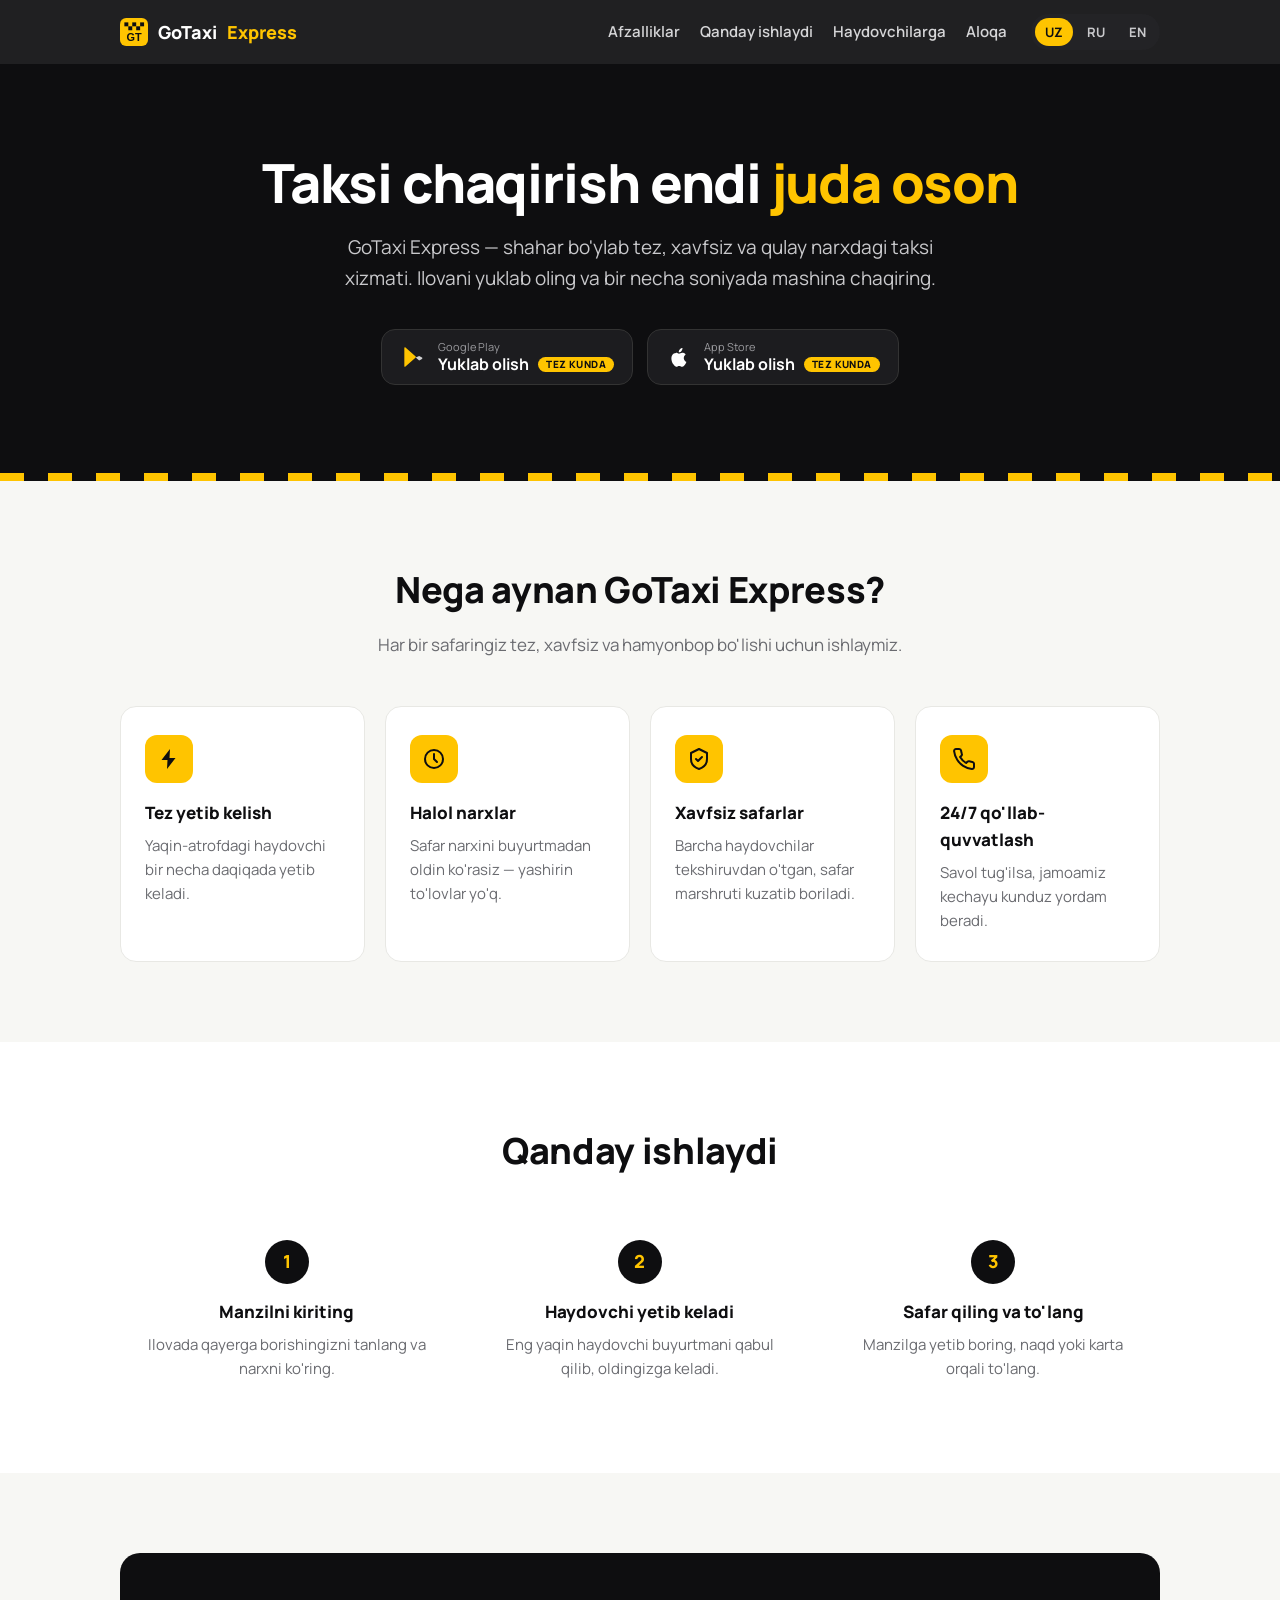
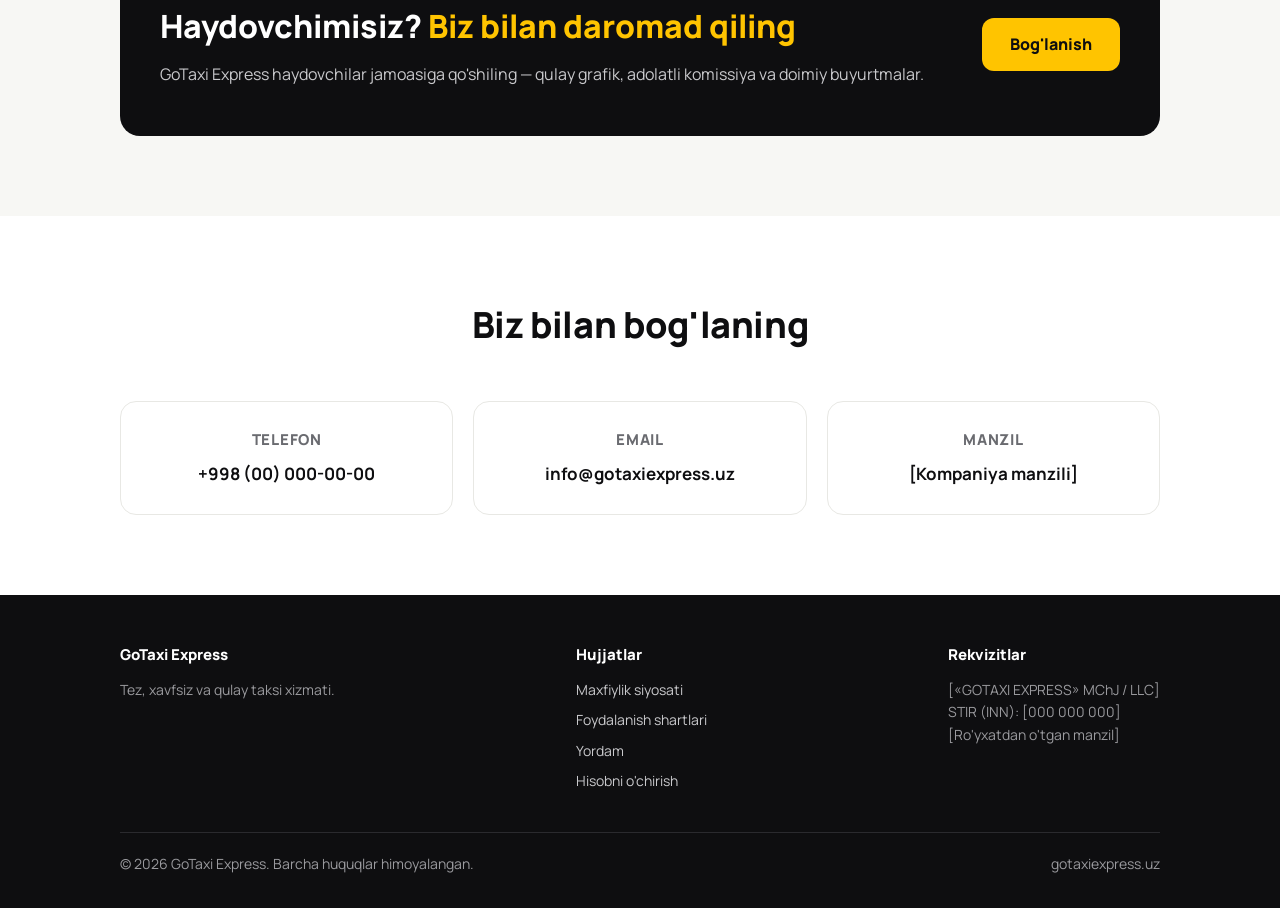
==== index.html @ 4f5d1eed "GoTaxi Express landing site: trilingual (uz/ru/en) static pages with store-compliance docs" ====
<!DOCTYPE html>
<html lang="uz" data-lang="uz">
<head>
  <meta charset="UTF-8">
  <meta name="viewport" content="width=device-width, initial-scale=1.0">
  <title>GoTaxi Express — tez va qulay taksi xizmati</title>
  <meta name="description" content="GoTaxi Express — O'zbekistonda tez, xavfsiz va qulay narxdagi taksi xizmati. Ilovani yuklab oling va bir necha soniyada taksi chaqiring. Быстрое и удобное такси. Fast and affordable taxi service.">
  <link rel="icon" type="image/svg+xml" href="/favicon.svg">
  <link rel="preconnect" href="https://fonts.googleapis.com">
  <link rel="preconnect" href="https://fonts.gstatic.com" crossorigin>
  <link href="https://fonts.googleapis.com/css2?family=Manrope:wght@400;600;700;800&display=swap" rel="stylesheet">
  <link rel="stylesheet" href="/styles.css">
  <script src="/app.js" defer></script>
</head>
<body>

<header class="site-header">
  <div class="container">
    <a class="brand" href="/">
      <svg width="28" height="28" viewBox="0 0 64 64" aria-hidden="true">
        <rect width="64" height="64" rx="14" fill="#FFC400"/>
        <g fill="#0E0E10">
          <rect x="10" y="10" width="9" height="9"/><rect x="28" y="10" width="9" height="9"/><rect x="46" y="10" width="9" height="9"/>
          <rect x="19" y="19" width="9" height="9"/><rect x="37" y="19" width="9" height="9"/>
        </g>
        <text x="32" y="53" font-family="Arial" font-size="25" font-weight="800" text-anchor="middle" fill="#0E0E10">GT</text>
      </svg>
      GoTaxi <span class="accent">Express</span>
    </a>
    <nav class="site-nav">
      <a href="#features"><span class="l-uz">Afzalliklar</span><span class="l-ru">Преимущества</span><span class="l-en">Features</span></a>
      <a href="#how"><span class="l-uz">Qanday ishlaydi</span><span class="l-ru">Как это работает</span><span class="l-en">How it works</span></a>
      <a href="#drivers"><span class="l-uz">Haydovchilarga</span><span class="l-ru">Водителям</span><span class="l-en">For drivers</span></a>
      <a href="#contact"><span class="l-uz">Aloqa</span><span class="l-ru">Контакты</span><span class="l-en">Contact</span></a>
    </nav>
    <div class="lang-switch" role="group" aria-label="Language">
      <button type="button" data-lang="uz" class="active">UZ</button>
      <button type="button" data-lang="ru">RU</button>
      <button type="button" data-lang="en">EN</button>
    </div>
  </div>
</header>

<section class="hero">
  <div class="container">
    <h1>
      <span class="l-uz">Taksi chaqirish endi <span class="accent">juda oson</span></span>
      <span class="l-ru">Вызвать такси — <span class="accent">проще простого</span></span>
      <span class="l-en">Getting a taxi has <span class="accent">never been easier</span></span>
    </h1>
    <p class="lead">
      <span class="l-uz">GoTaxi Express — shahar bo'ylab tez, xavfsiz va qulay narxdagi taksi xizmati. Ilovani yuklab oling va bir necha soniyada mashina chaqiring.</span>
      <span class="l-ru">GoTaxi Express — быстрое, безопасное и доступное такси по всему городу. Скачайте приложение и закажите машину за считанные секунды.</span>
      <span class="l-en">GoTaxi Express is a fast, safe and affordable taxi service. Download the app and get a ride in seconds.</span>
    </p>
    <div class="store-badges">
      <!-- TODO: replace href="#" with the real store links when the app is published -->
      <a class="badge" href="#" rel="noopener">
        <svg width="26" height="26" viewBox="0 0 24 24" fill="none" aria-hidden="true">
          <path d="M4 3.5v17c0 .4.4.7.8.5l9.7-8.5c.3-.2.3-.7 0-.9L4.8 3c-.4-.2-.8.1-.8.5z" fill="#FFC400"/>
          <path d="M14.5 12.5l3.2 2.8 2.6-1.5c.5-.3.5-1 0-1.3l-2.6-1.5-3.2 1.5z" fill="#fff" opacity=".8"/>
        </svg>
        <span class="badge-text">
          <span class="badge-small">Google Play</span>
          <span class="badge-big">
            <span class="l-uz">Yuklab olish <span class="soon">TEZ KUNDA</span></span>
            <span class="l-ru">Скачать <span class="soon">СКОРО</span></span>
            <span class="l-en">Download <span class="soon">SOON</span></span>
          </span>
        </span>
      </a>
      <a class="badge" href="#" rel="noopener">
        <svg width="26" height="26" viewBox="0 0 24 24" fill="#fff" aria-hidden="true">
          <path d="M16.4 12.9c0-2.1 1.7-3.1 1.8-3.2-1-1.4-2.5-1.6-3-1.6-1.3-.1-2.5.8-3.2.8-.7 0-1.7-.8-2.8-.7-1.4 0-2.7.8-3.5 2.1-1.5 2.6-.4 6.4 1.1 8.5.7 1 1.5 2.2 2.6 2.1 1.1 0 1.5-.7 2.8-.7 1.3 0 1.6.7 2.8.7 1.2 0 1.9-1 2.6-2 .8-1.2 1.2-2.4 1.2-2.4s-2.3-.9-2.4-3.6zM14.3 6.4c.6-.7 1-1.7.9-2.7-.9 0-1.9.6-2.5 1.3-.6.6-1 1.6-.9 2.6 1 .1 2-.5 2.5-1.2z"/>
        </svg>
        <span class="badge-text">
          <span class="badge-small">App Store</span>
          <span class="badge-big">
            <span class="l-uz">Yuklab olish <span class="soon">TEZ KUNDA</span></span>
            <span class="l-ru">Скачать <span class="soon">СКОРО</span></span>
            <span class="l-en">Download <span class="soon">SOON</span></span>
          </span>
        </span>
      </a>
    </div>
  </div>
</section>

<section id="features" class="alt">
  <div class="container">
    <div class="section-head">
      <h2>
        <span class="l-uz">Nega aynan GoTaxi Express?</span>
        <span class="l-ru">Почему именно GoTaxi Express?</span>
        <span class="l-en">Why GoTaxi Express?</span>
      </h2>
      <p>
        <span class="l-uz">Har bir safaringiz tez, xavfsiz va hamyonbop bo'lishi uchun ishlaymiz.</span>
        <span class="l-ru">Мы работаем, чтобы каждая ваша поездка была быстрой, безопасной и доступной.</span>
        <span class="l-en">We work to make every ride fast, safe and affordable.</span>
      </p>
    </div>
    <div class="feature-grid">
      <div class="feature">
        <div class="icon">
          <svg width="24" height="24" viewBox="0 0 24 24" fill="none" stroke="currentColor" stroke-width="2" stroke-linecap="round"><path d="M13 2L4.5 13h6L10 22l8.5-11h-6L13 2z" fill="currentColor" stroke="none"/></svg>
        </div>
        <h3><span class="l-uz">Tez yetib kelish</span><span class="l-ru">Быстрая подача</span><span class="l-en">Fast pickup</span></h3>
        <p>
          <span class="l-uz">Yaqin-atrofdagi haydovchi bir necha daqiqada yetib keladi.</span>
          <span class="l-ru">Ближайший водитель приедет за считанные минуты.</span>
          <span class="l-en">The nearest driver arrives within minutes.</span>
        </p>
      </div>
      <div class="feature">
        <div class="icon">
          <svg width="24" height="24" viewBox="0 0 24 24" fill="none" stroke="currentColor" stroke-width="2" stroke-linecap="round"><circle cx="12" cy="12" r="9"/><path d="M12 7v5l3 3"/></svg>
        </div>
        <h3><span class="l-uz">Halol narxlar</span><span class="l-ru">Честные цены</span><span class="l-en">Fair prices</span></h3>
        <p>
          <span class="l-uz">Safar narxini buyurtmadan oldin ko'rasiz — yashirin to'lovlar yo'q.</span>
          <span class="l-ru">Стоимость поездки видна до заказа — никаких скрытых платежей.</span>
          <span class="l-en">See the fare before you order — no hidden fees.</span>
        </p>
      </div>
      <div class="feature">
        <div class="icon">
          <svg width="24" height="24" viewBox="0 0 24 24" fill="none" stroke="currentColor" stroke-width="2" stroke-linecap="round" stroke-linejoin="round"><path d="M12 2l8 4v6c0 5-3.5 8.5-8 10-4.5-1.5-8-5-8-10V6l8-4z"/><path d="M9 12l2 2 4-4"/></svg>
        </div>
        <h3><span class="l-uz">Xavfsiz safarlar</span><span class="l-ru">Безопасные поездки</span><span class="l-en">Safe rides</span></h3>
        <p>
          <span class="l-uz">Barcha haydovchilar tekshiruvdan o'tgan, safar marshruti kuzatib boriladi.</span>
          <span class="l-ru">Все водители проходят проверку, маршрут поездки отслеживается.</span>
          <span class="l-en">All drivers are verified and every trip is tracked.</span>
        </p>
      </div>
      <div class="feature">
        <div class="icon">
          <svg width="24" height="24" viewBox="0 0 24 24" fill="none" stroke="currentColor" stroke-width="2" stroke-linecap="round" stroke-linejoin="round"><path d="M22 16.9v3a2 2 0 0 1-2.2 2 19.8 19.8 0 0 1-8.6-3.1 19.5 19.5 0 0 1-6-6A19.8 19.8 0 0 1 2.1 4.2 2 2 0 0 1 4.1 2h3a2 2 0 0 1 2 1.7c.1 1 .4 2 .7 2.9a2 2 0 0 1-.4 2.1L8.1 10a16 16 0 0 0 6 6l1.3-1.3a2 2 0 0 1 2.1-.4c.9.3 1.9.6 2.9.7a2 2 0 0 1 1.6 2z"/></svg>
        </div>
        <h3><span class="l-uz">24/7 qo'llab-quvvatlash</span><span class="l-ru">Поддержка 24/7</span><span class="l-en">24/7 support</span></h3>
        <p>
          <span class="l-uz">Savol tug'ilsa, jamoamiz kechayu kunduz yordam beradi.</span>
          <span class="l-ru">Наша команда поможет вам в любое время суток.</span>
          <span class="l-en">Our team is here to help around the clock.</span>
        </p>
      </div>
    </div>
  </div>
</section>

<section id="how">
  <div class="container">
    <div class="section-head">
      <h2>
        <span class="l-uz">Qanday ishlaydi</span>
        <span class="l-ru">Как это работает</span>
        <span class="l-en">How it works</span>
      </h2>
    </div>
    <div class="steps">
      <div class="step">
        <div class="num">1</div>
        <h3><span class="l-uz">Manzilni kiriting</span><span class="l-ru">Укажите адрес</span><span class="l-en">Set your destination</span></h3>
        <p>
          <span class="l-uz">Ilovada qayerga borishingizni tanlang va narxni ko'ring.</span>
          <span class="l-ru">Выберите в приложении, куда ехать, и посмотрите цену.</span>
          <span class="l-en">Choose where you're going in the app and see the fare.</span>
        </p>
      </div>
      <div class="step">
        <div class="num">2</div>
        <h3><span class="l-uz">Haydovchi yetib keladi</span><span class="l-ru">Водитель приезжает</span><span class="l-en">Driver arrives</span></h3>
        <p>
          <span class="l-uz">Eng yaqin haydovchi buyurtmani qabul qilib, oldingizga keladi.</span>
          <span class="l-ru">Ближайший водитель принимает заказ и подъезжает к вам.</span>
          <span class="l-en">The nearest driver accepts your order and picks you up.</span>
        </p>
      </div>
      <div class="step">
        <div class="num">3</div>
        <h3><span class="l-uz">Safar qiling va to'lang</span><span class="l-ru">Поездка и оплата</span><span class="l-en">Ride and pay</span></h3>
        <p>
          <span class="l-uz">Manzilga yetib boring, naqd yoki karta orqali to'lang.</span>
          <span class="l-ru">Доезжайте до места и платите наличными или картой.</span>
          <span class="l-en">Get to your destination and pay in cash or by card.</span>
        </p>
      </div>
    </div>
  </div>
</section>

<section id="drivers" class="alt">
  <div class="container">
    <div class="drivers-cta">
      <div class="cta-text">
        <h2>
          <span class="l-uz">Haydovchimisiz? <span class="accent">Biz bilan daromad qiling</span></span>
          <span class="l-ru">Вы водитель? <span class="accent">Зарабатывайте с нами</span></span>
          <span class="l-en">Are you a driver? <span class="accent">Earn with us</span></span>
        </h2>
        <p>
          <span class="l-uz">GoTaxi Express haydovchilar jamoasiga qo'shiling — qulay grafik, adolatli komissiya va doimiy buyurtmalar.</span>
          <span class="l-ru">Присоединяйтесь к команде водителей GoTaxi Express — удобный график, честная комиссия и постоянные заказы.</span>
          <span class="l-en">Join the GoTaxi Express driver team — flexible schedule, fair commission and a steady stream of orders.</span>
        </p>
      </div>
      <!-- PLACEHOLDER: replace with the real driver-signup phone/link -->
      <a class="btn" href="tel:+998000000000">
        <span class="l-uz">Bog'lanish</span>
        <span class="l-ru">Связаться</span>
        <span class="l-en">Contact us</span>
      </a>
    </div>
  </div>
</section>

<section id="contact">
  <div class="container">
    <div class="section-head">
      <h2>
        <span class="l-uz">Biz bilan bog'laning</span>
        <span class="l-ru">Свяжитесь с нами</span>
        <span class="l-en">Get in touch</span>
      </h2>
    </div>
    <div class="contact-grid">
      <div class="contact-card">
        <h3><span class="l-uz">Telefon</span><span class="l-ru">Телефон</span><span class="l-en">Phone</span></h3>
        <!-- PLACEHOLDER phone -->
        <a href="tel:+998000000000">+998 (00) 000-00-00</a>
      </div>
      <div class="contact-card">
        <h3>Email</h3>
        <!-- PLACEHOLDER email -->
        <a href="mailto:info@gotaxiexpress.uz">info@gotaxiexpress.uz</a>
      </div>
      <div class="contact-card">
        <h3><span class="l-uz">Manzil</span><span class="l-ru">Адрес</span><span class="l-en">Address</span></h3>
        <!-- PLACEHOLDER address -->
        <span class="value">
          <span class="l-uz">[Kompaniya manzili]</span>
          <span class="l-ru">[Адрес компании]</span>
          <span class="l-en">[Company address]</span>
        </span>
      </div>
    </div>
  </div>
</section>

<footer class="site-footer">
  <div class="container">
    <div class="footer-grid">
      <div class="footer-col">
        <h4>GoTaxi Express</h4>
        <p>
          <span class="l-uz">Tez, xavfsiz va qulay taksi xizmati.</span>
          <span class="l-ru">Быстрое, безопасное и удобное такси.</span>
          <span class="l-en">Fast, safe and convenient taxi service.</span>
        </p>
      </div>
      <div class="footer-col">
        <h4><span class="l-uz">Hujjatlar</span><span class="l-ru">Документы</span><span class="l-en">Legal</span></h4>
        <ul>
          <li><a href="/privacy"><span class="l-uz">Maxfiylik siyosati</span><span class="l-ru">Политика конфиденциальности</span><span class="l-en">Privacy Policy</span></a></li>
          <li><a href="/terms"><span class="l-uz">Foydalanish shartlari</span><span class="l-ru">Условия использования</span><span class="l-en">Terms of Service</span></a></li>
          <li><a href="/support"><span class="l-uz">Yordam</span><span class="l-ru">Поддержка</span><span class="l-en">Support</span></a></li>
          <li><a href="/delete-account"><span class="l-uz">Hisobni o'chirish</span><span class="l-ru">Удаление аккаунта</span><span class="l-en">Delete account</span></a></li>
        </ul>
      </div>
      <div class="footer-col">
        <h4><span class="l-uz">Rekvizitlar</span><span class="l-ru">Реквизиты</span><span class="l-en">Company</span></h4>
        <!-- PLACEHOLDER legal details -->
        <p>
          [«GOTAXI EXPRESS» MChJ / LLC]<br>
          <span class="l-uz">STIR (INN): [000 000 000]</span>
          <span class="l-ru">ИНН: [000 000 000]</span>
          <span class="l-en">Tax ID (INN): [000 000 000]</span><br>
          <span class="l-uz">[Ro'yxatdan o'tgan manzil]</span>
          <span class="l-ru">[Юридический адрес]</span>
          <span class="l-en">[Registered address]</span>
        </p>
      </div>
    </div>
    <div class="legal-line">
      <span>© 2026 GoTaxi Express.
        <span class="l-uz">Barcha huquqlar himoyalangan.</span>
        <span class="l-ru">Все права защищены.</span>
        <span class="l-en">All rights reserved.</span>
      </span>
      <span>gotaxiexpress.uz</span>
    </div>
  </div>
</footer>

</body>
</html>
---- styles.css ----
/* GoTaxi Express — landing site styles */
:root {
  --yellow: #FFC400;
  --yellow-dark: #EFB400;
  --ink: #0E0E10;
  --ink-soft: #232326;
  --text: #2B2B2E;
  --muted: #6A6B70;
  --bg: #FFFFFF;
  --bg-alt: #F7F7F4;
  --line: #E8E8E4;
  --radius: 16px;
  --maxw: 1080px;
}

* { margin: 0; padding: 0; box-sizing: border-box; }

html { scroll-behavior: smooth; }

body {
  font-family: "Manrope", "Segoe UI", system-ui, -apple-system, sans-serif;
  color: var(--text);
  background: var(--bg);
  line-height: 1.6;
  -webkit-font-smoothing: antialiased;
}

/* Language visibility: only the active language's blocks are shown */
[data-lang="uz"] .l-ru, [data-lang="uz"] .l-en,
[data-lang="ru"] .l-uz, [data-lang="ru"] .l-en,
[data-lang="en"] .l-uz, [data-lang="en"] .l-ru { display: none !important; }

.container { max-width: var(--maxw); margin: 0 auto; padding: 0 20px; }

a { color: inherit; }

/* ---------- Header ---------- */
.site-header {
  position: sticky; top: 0; z-index: 50;
  background: rgba(14, 14, 16, 0.92);
  backdrop-filter: blur(8px);
  color: #fff;
}
.site-header .container {
  display: flex; align-items: center; gap: 24px;
  height: 64px;
}
.brand {
  display: flex; align-items: center; gap: 10px;
  font-weight: 800; font-size: 18px; text-decoration: none;
  white-space: nowrap;
}
.brand svg { display: block; }
.brand .accent { color: var(--yellow); }
.site-nav { display: flex; gap: 20px; margin-left: auto; }
.site-nav a {
  text-decoration: none; font-size: 15px; font-weight: 600;
  color: #D6D6D8; transition: color .15s;
}
.site-nav a:hover { color: var(--yellow); }
.lang-switch { display: flex; gap: 4px; background: var(--ink-soft); border-radius: 999px; padding: 4px; }
.lang-switch button {
  border: 0; background: transparent; color: #C9C9CC;
  font: inherit; font-size: 13px; font-weight: 700;
  padding: 4px 10px; border-radius: 999px; cursor: pointer;
}
.lang-switch button.active { background: var(--yellow); color: var(--ink); }

/* ---------- Hero ---------- */
.hero {
  background: var(--ink);
  color: #fff;
  padding: 88px 0 96px;
  position: relative;
  overflow: hidden;
}
.hero::after {
  content: "";
  position: absolute; inset: auto 0 0 0; height: 8px;
  background: repeating-linear-gradient(90deg, var(--yellow) 0 24px, var(--ink) 24px 48px);
}
.hero .container { max-width: 820px; text-align: center; }
.hero h1 {
  font-size: clamp(32px, 5.5vw, 54px);
  line-height: 1.12; font-weight: 800; letter-spacing: -0.02em;
  margin-bottom: 20px;
}
.hero h1 .accent { color: var(--yellow); }
.hero p.lead {
  font-size: clamp(16px, 2.2vw, 19px);
  color: #C9C9CC; max-width: 620px; margin: 0 auto 36px;
}
.store-badges { display: flex; gap: 14px; justify-content: center; flex-wrap: wrap; }
.badge {
  display: flex; align-items: center; gap: 12px;
  background: #1C1C1F; border: 1px solid #333;
  border-radius: 14px; padding: 10px 18px;
  text-decoration: none; color: #fff; min-width: 190px;
  transition: border-color .15s, transform .15s;
}
.badge:hover { border-color: var(--yellow); transform: translateY(-2px); }
.badge svg { flex: 0 0 auto; }
.badge .badge-text { text-align: left; line-height: 1.25; }
.badge .badge-small { display: block; font-size: 11px; color: #9A9A9E; }
.badge .badge-big { display: block; font-size: 16px; font-weight: 700; }
.badge .soon {
  display: inline-block; margin-left: 6px; padding: 1px 8px;
  font-size: 10px; font-weight: 800; letter-spacing: .04em;
  background: var(--yellow); color: var(--ink); border-radius: 999px;
  vertical-align: 2px;
}

/* ---------- Sections ---------- */
section { padding: 80px 0; }
section.alt { background: var(--bg-alt); }
.section-head { text-align: center; max-width: 640px; margin: 0 auto 48px; }
.section-head h2 {
  font-size: clamp(26px, 3.6vw, 36px);
  font-weight: 800; letter-spacing: -0.01em; color: var(--ink);
  margin-bottom: 12px;
}
.section-head p { color: var(--muted); font-size: 17px; }

/* Features */
.feature-grid {
  display: grid; gap: 20px;
  grid-template-columns: repeat(auto-fit, minmax(230px, 1fr));
}
.feature {
  background: var(--bg); border: 1px solid var(--line);
  border-radius: var(--radius); padding: 28px 24px;
}
section.alt .feature { background: #fff; }
.feature .icon {
  width: 48px; height: 48px; border-radius: 12px;
  background: var(--yellow); color: var(--ink);
  display: flex; align-items: center; justify-content: center;
  margin-bottom: 16px;
}
.feature h3 { font-size: 17px; font-weight: 800; color: var(--ink); margin-bottom: 8px; }
.feature p { font-size: 15px; color: var(--muted); }

/* Steps */
.steps { display: grid; gap: 20px; grid-template-columns: repeat(auto-fit, minmax(240px, 1fr)); }
.step { text-align: center; padding: 12px 16px; }
.step .num {
  width: 44px; height: 44px; margin: 0 auto 14px;
  border-radius: 50%; background: var(--ink); color: var(--yellow);
  font-weight: 800; font-size: 18px;
  display: flex; align-items: center; justify-content: center;
}
.step h3 { font-size: 17px; font-weight: 800; color: var(--ink); margin-bottom: 8px; }
.step p { font-size: 15px; color: var(--muted); }

/* Drivers CTA */
.drivers-cta {
  background: var(--ink); color: #fff;
  border-radius: 20px; padding: 48px 40px;
  display: flex; flex-wrap: wrap; align-items: center; gap: 28px;
}
.drivers-cta .cta-text { flex: 1 1 380px; }
.drivers-cta h2 { font-size: clamp(24px, 3vw, 32px); font-weight: 800; margin-bottom: 10px; }
.drivers-cta h2 .accent { color: var(--yellow); }
.drivers-cta p { color: #C9C9CC; font-size: 16px; }
.btn {
  display: inline-block; background: var(--yellow); color: var(--ink);
  font-weight: 800; font-size: 16px; text-decoration: none;
  padding: 14px 28px; border-radius: 12px;
  transition: background .15s, transform .15s;
}
.btn:hover { background: var(--yellow-dark); transform: translateY(-2px); }

/* Contact */
.contact-grid { display: grid; gap: 20px; grid-template-columns: repeat(auto-fit, minmax(240px, 1fr)); }
.contact-card {
  background: #fff; border: 1px solid var(--line);
  border-radius: var(--radius); padding: 26px 24px; text-align: center;
}
.contact-card h3 { font-size: 15px; font-weight: 800; color: var(--muted); text-transform: uppercase; letter-spacing: .05em; margin-bottom: 8px; }
.contact-card a, .contact-card span.value { font-size: 17px; font-weight: 700; color: var(--ink); text-decoration: none; word-break: break-word; }
.contact-card a:hover { color: var(--yellow-dark); }

/* ---------- Footer ---------- */
.site-footer {
  background: var(--ink); color: #9A9A9E;
  padding: 48px 0 32px; font-size: 14px;
}
.site-footer .footer-grid {
  display: flex; flex-wrap: wrap; gap: 32px; justify-content: space-between;
  margin-bottom: 32px;
}
.site-footer .footer-col { max-width: 340px; }
.site-footer h4 { color: #fff; font-size: 15px; font-weight: 800; margin-bottom: 12px; }
.site-footer a { color: #C9C9CC; text-decoration: none; }
.site-footer a:hover { color: var(--yellow); }
.site-footer ul { list-style: none; }
.site-footer li { margin-bottom: 8px; }
.legal-line {
  border-top: 1px solid #2A2A2E; padding-top: 20px;
  display: flex; flex-wrap: wrap; gap: 12px; justify-content: space-between;
}

/* ---------- Inner (legal) pages ---------- */
.page-hero {
  background: var(--ink); color: #fff;
  padding: 56px 0;
}
.page-hero h1 { font-size: clamp(28px, 4vw, 40px); font-weight: 800; }
.page-hero .updated { color: #9A9A9E; font-size: 14px; margin-top: 8px; }
.legal-body { max-width: 780px; margin: 0 auto; padding: 56px 20px 80px; }
.legal-body h2 { font-size: 21px; font-weight: 800; color: var(--ink); margin: 36px 0 12px; }
.legal-body h2:first-child { margin-top: 0; }
.legal-body p, .legal-body li { font-size: 16px; color: var(--text); margin-bottom: 12px; }
.legal-body ul { padding-left: 22px; margin-bottom: 12px; }
.placeholder { background: #FFF3C4; padding: 0 4px; border-radius: 4px; }

/* ---------- Responsive ---------- */
@media (max-width: 720px) {
  .site-nav { display: none; }
  .hero { padding: 64px 0 72px; }
  section { padding: 56px 0; }
  .drivers-cta { padding: 36px 24px; }
}
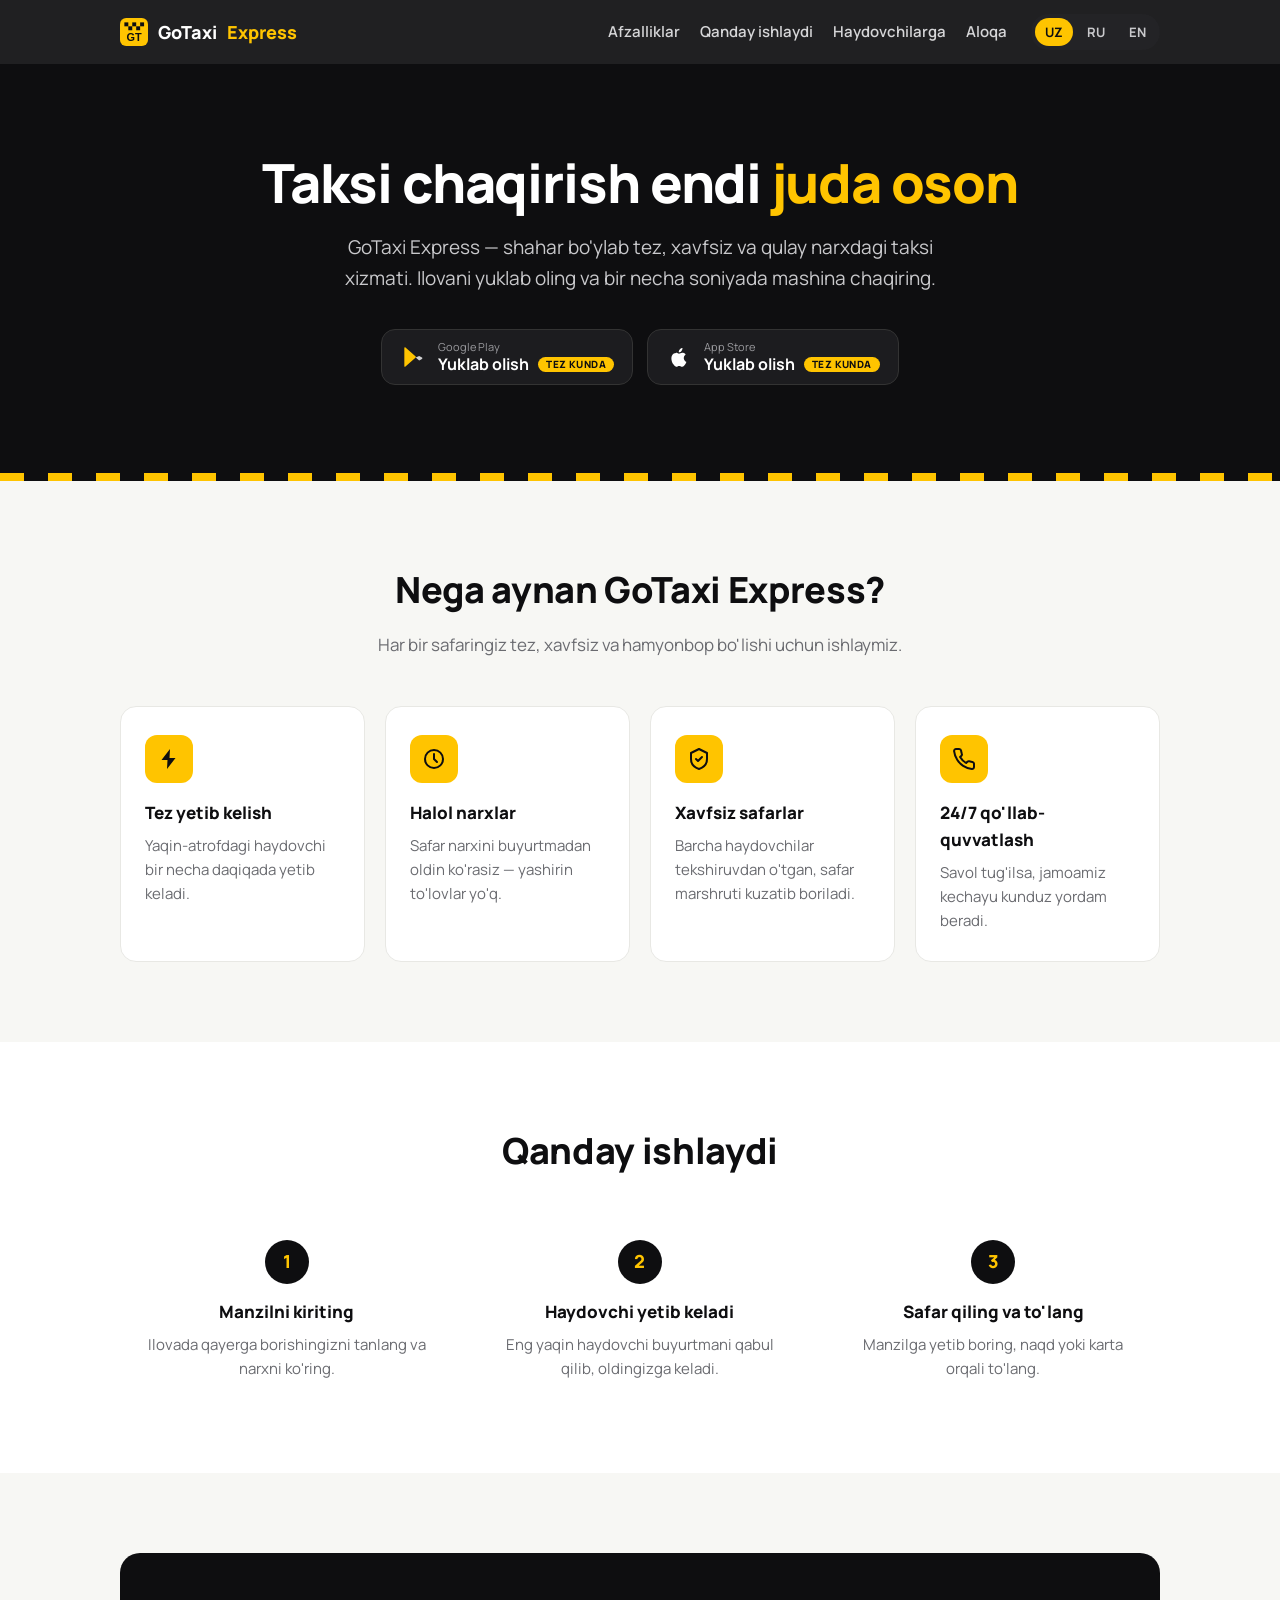
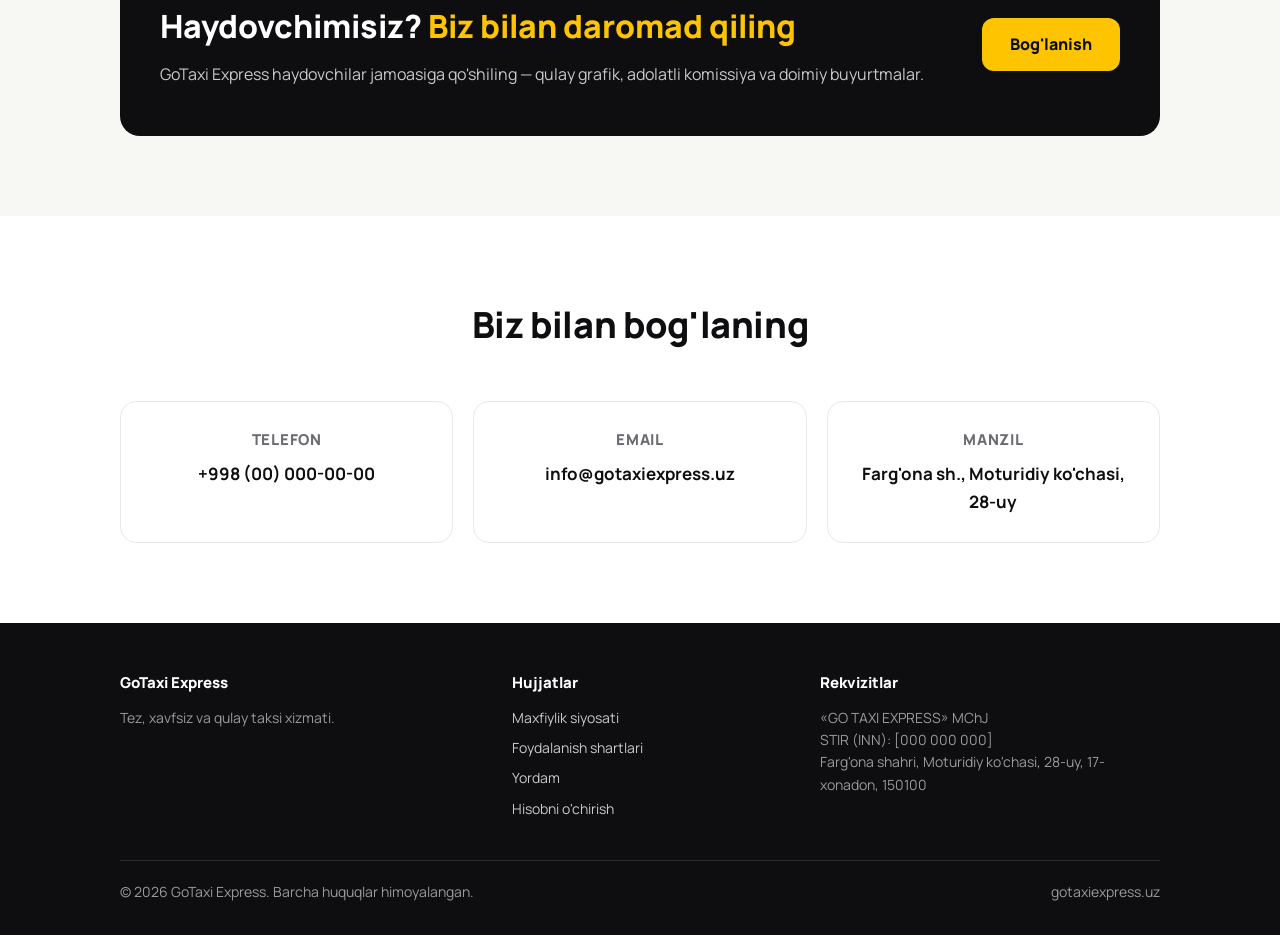
==== commit e47f190a: "Fill in real company name, address and registration details" ====
--- a/index.html
+++ b/index.html
@@ -237,11 +237,10 @@
       </div>
       <div class="contact-card">
         <h3><span class="l-uz">Manzil</span><span class="l-ru">Адрес</span><span class="l-en">Address</span></h3>
-        <!-- PLACEHOLDER address -->
         <span class="value">
-          <span class="l-uz">[Kompaniya manzili]</span>
-          <span class="l-ru">[Адрес компании]</span>
-          <span class="l-en">[Company address]</span>
+          <span class="l-uz">Farg'ona sh., Moturidiy ko'chasi, 28-uy</span>
+          <span class="l-ru">г. Фергана, ул. Мотуридий, 28</span>
+          <span class="l-en">28 Moturidiy Street, Fergana, Uzbekistan</span>
         </span>
       </div>
     </div>
@@ -270,15 +269,17 @@
       </div>
       <div class="footer-col">
         <h4><span class="l-uz">Rekvizitlar</span><span class="l-ru">Реквизиты</span><span class="l-en">Company</span></h4>
-        <!-- PLACEHOLDER legal details -->
-        <p>
-          [«GOTAXI EXPRESS» MChJ / LLC]<br>
+        <p>
+          <span class="l-uz">«GO TAXI EXPRESS» MChJ</span>
+          <span class="l-ru">ООО «GO TAXI EXPRESS»</span>
+          <span class="l-en">"GO TAXI EXPRESS" LLC</span><br>
+          <!-- PLACEHOLDER: INN -->
           <span class="l-uz">STIR (INN): [000 000 000]</span>
           <span class="l-ru">ИНН: [000 000 000]</span>
           <span class="l-en">Tax ID (INN): [000 000 000]</span><br>
-          <span class="l-uz">[Ro'yxatdan o'tgan manzil]</span>
-          <span class="l-ru">[Юридический адрес]</span>
-          <span class="l-en">[Registered address]</span>
+          <span class="l-uz">Farg'ona shahri, Moturidiy ko'chasi, 28-uy, 17-xonadon, 150100</span>
+          <span class="l-ru">г. Фергана, ул. Мотуридий, дом 28, кв. 17, 150100</span>
+          <span class="l-en">28 Moturidiy Street, Apartment 17, Fergana 150100, Uzbekistan</span>
         </p>
       </div>
     </div>
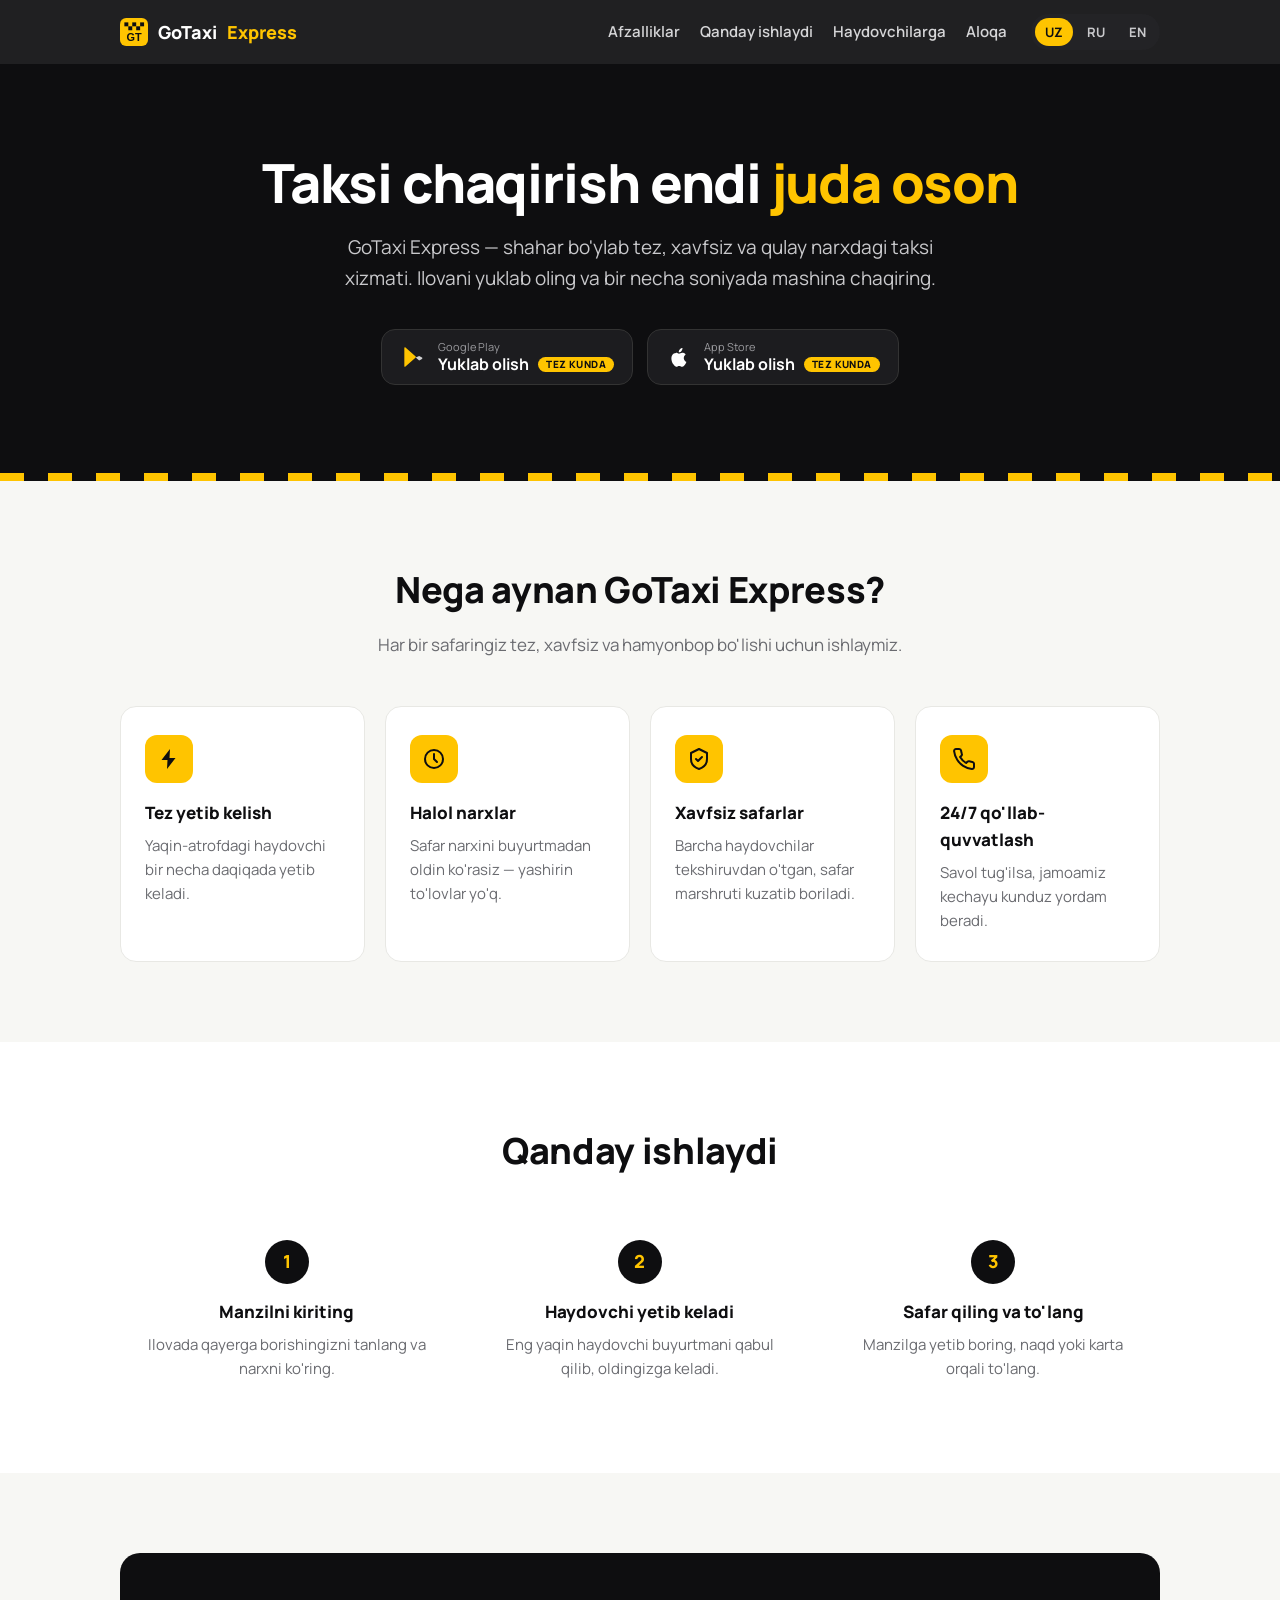
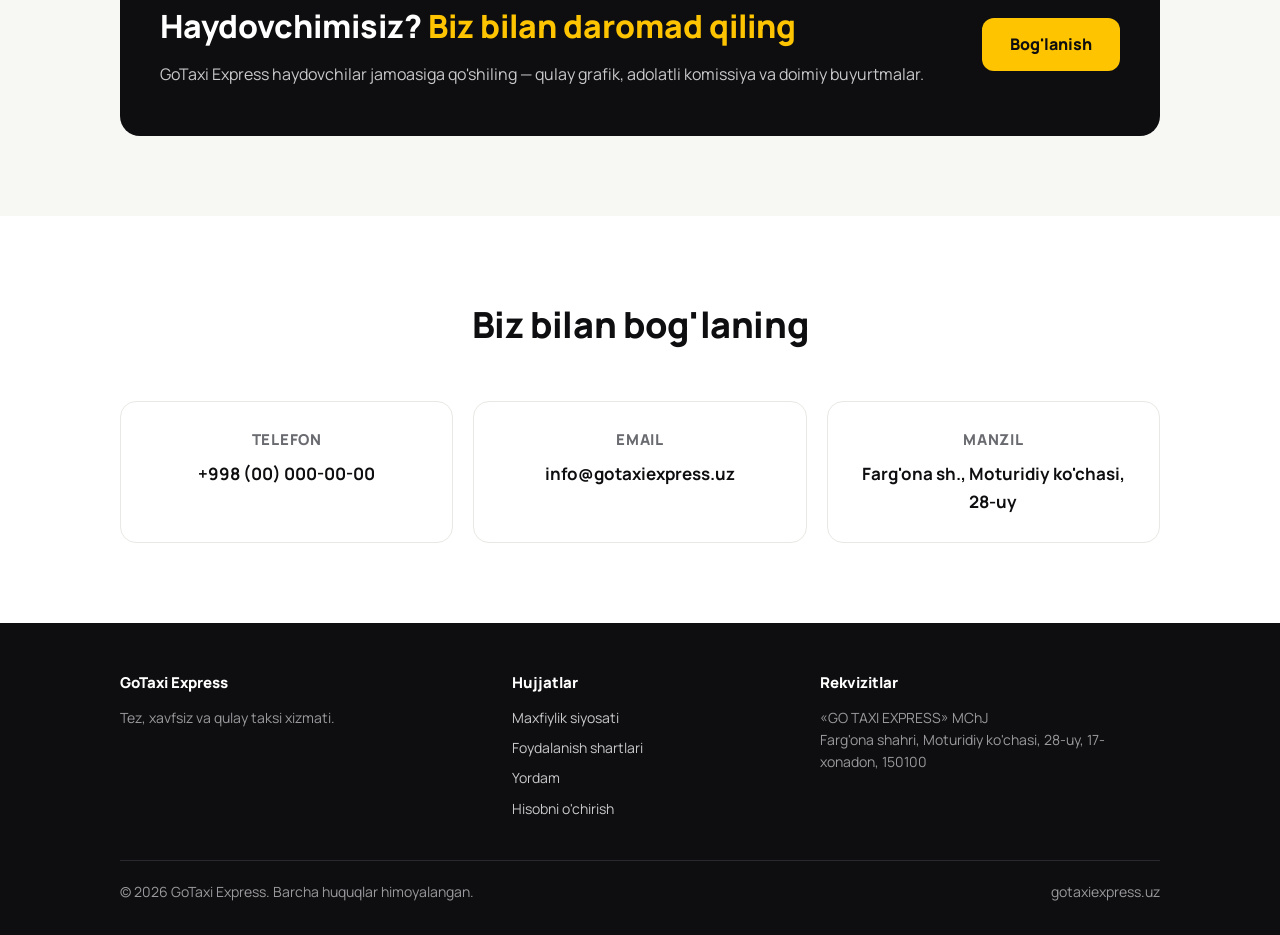
==== commit d56f2a99: "Remove INN from footer and privacy page" ====
--- a/index.html
+++ b/index.html
@@ -273,10 +273,6 @@
           <span class="l-uz">«GO TAXI EXPRESS» MChJ</span>
           <span class="l-ru">ООО «GO TAXI EXPRESS»</span>
           <span class="l-en">"GO TAXI EXPRESS" LLC</span><br>
-          <!-- PLACEHOLDER: INN -->
-          <span class="l-uz">STIR (INN): [000 000 000]</span>
-          <span class="l-ru">ИНН: [000 000 000]</span>
-          <span class="l-en">Tax ID (INN): [000 000 000]</span><br>
           <span class="l-uz">Farg'ona shahri, Moturidiy ko'chasi, 28-uy, 17-xonadon, 150100</span>
           <span class="l-ru">г. Фергана, ул. Мотуридий, дом 28, кв. 17, 150100</span>
           <span class="l-en">28 Moturidiy Street, Apartment 17, Fergana 150100, Uzbekistan</span>
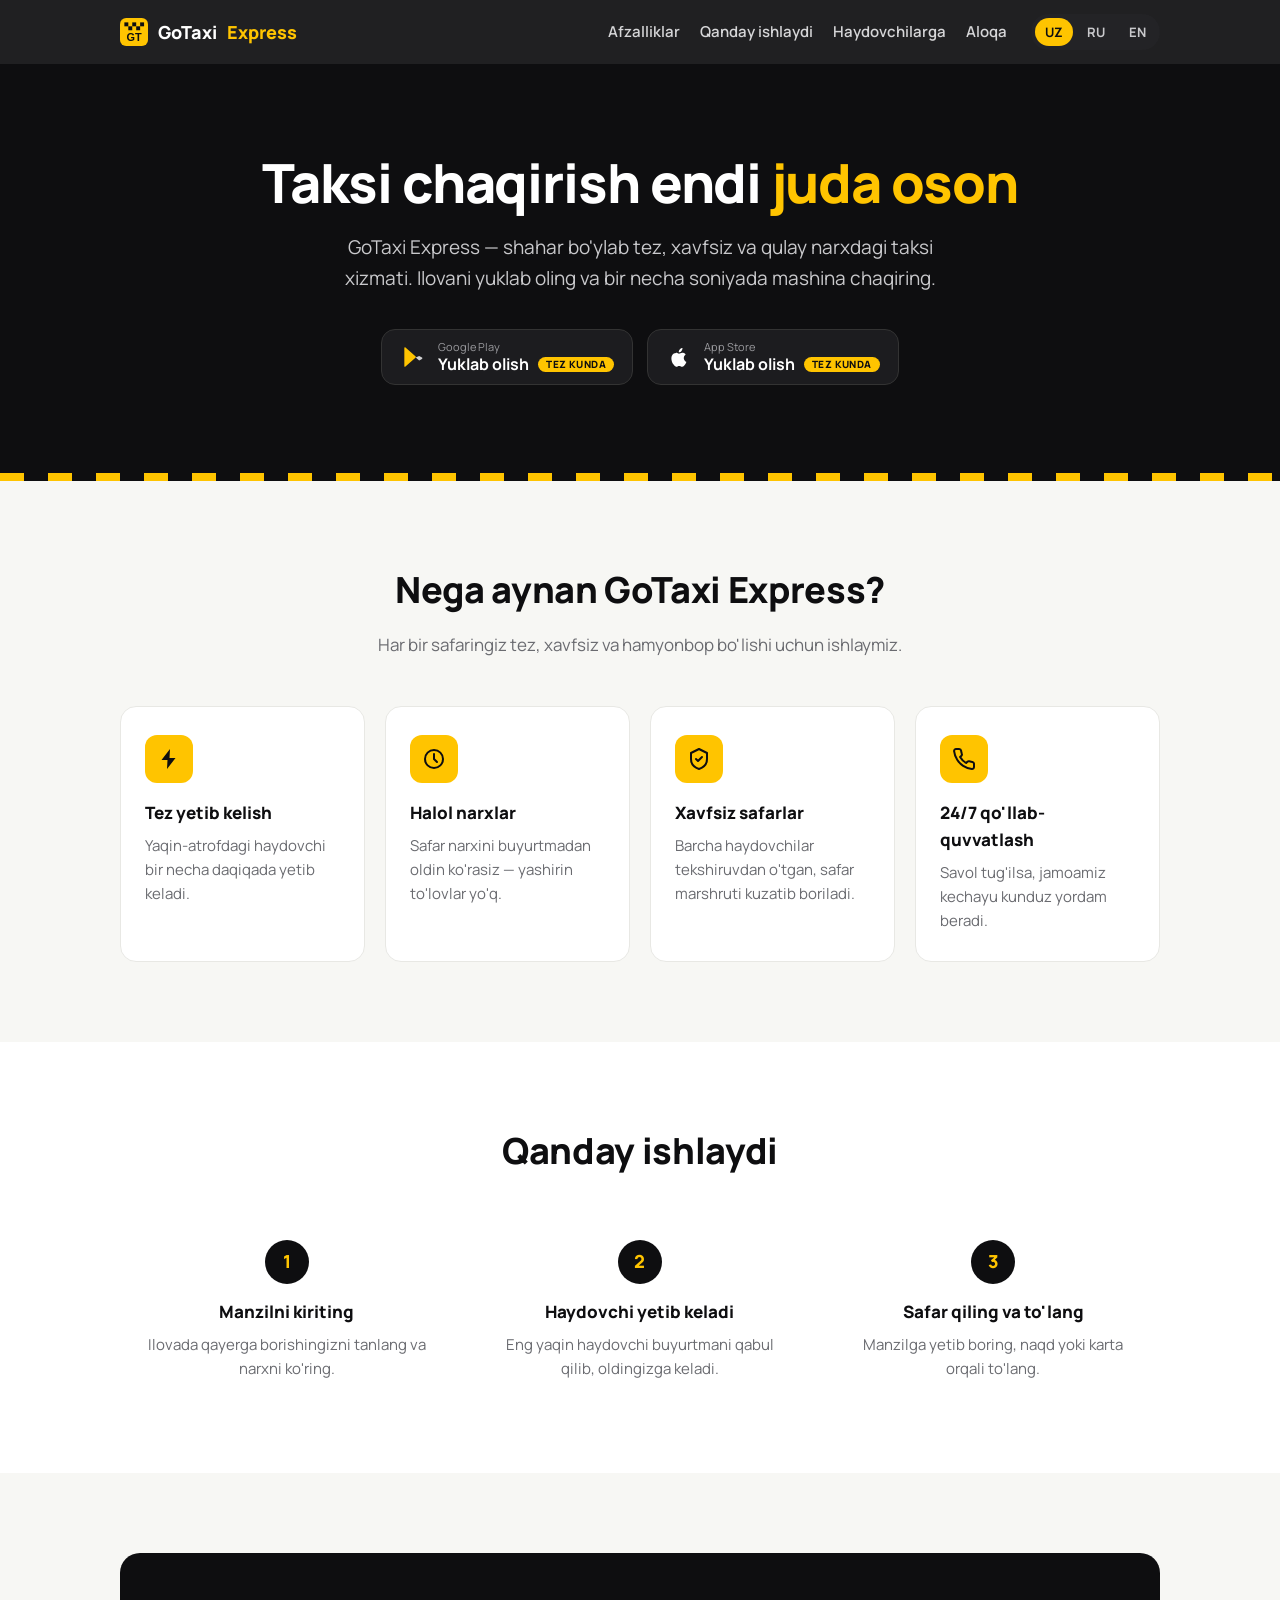
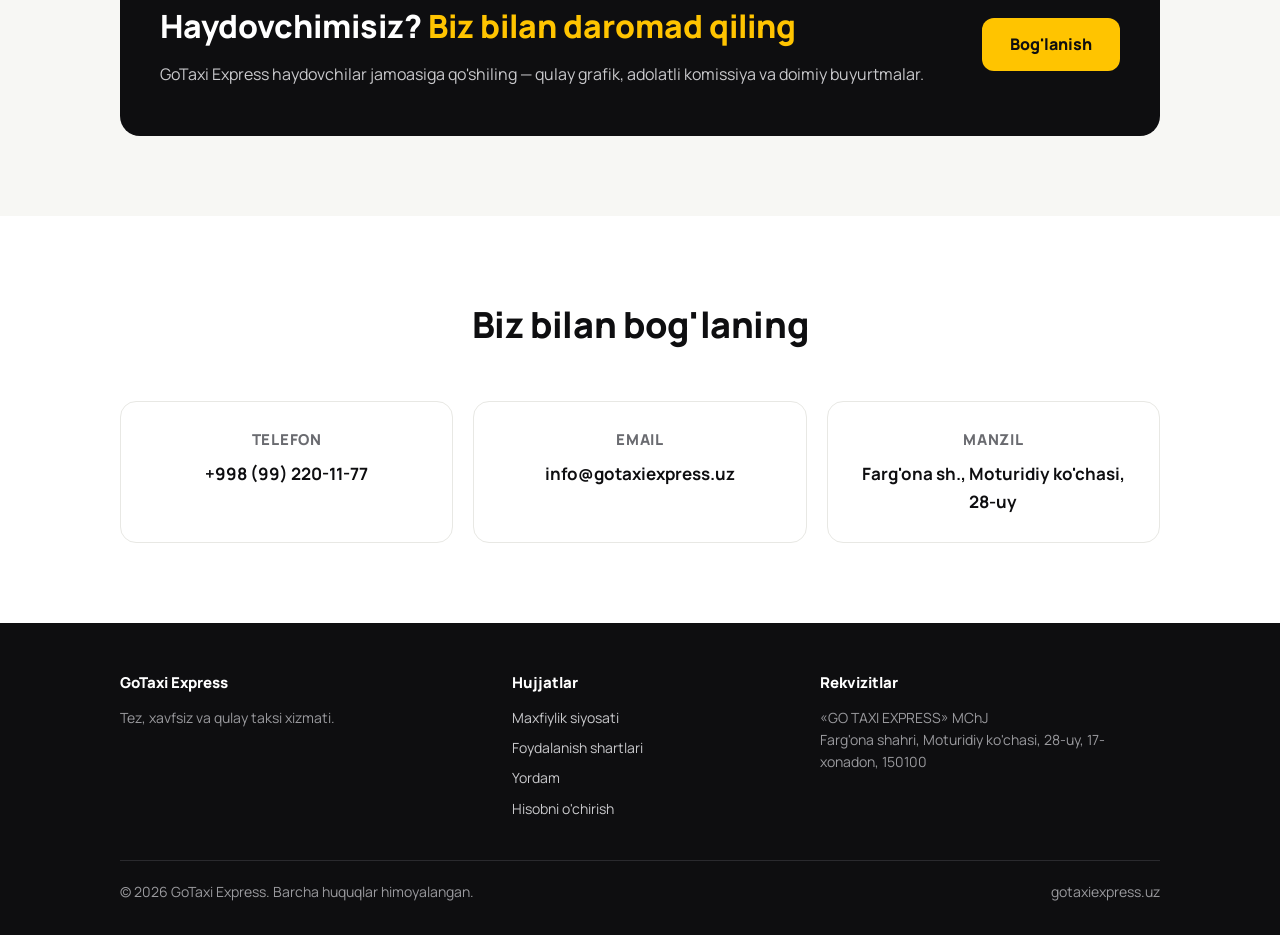
==== commit 933594be: "Fill in the contact phone number" ====
--- a/index.html
+++ b/index.html
@@ -205,8 +205,7 @@
           <span class="l-en">Join the GoTaxi Express driver team — flexible schedule, fair commission and a steady stream of orders.</span>
         </p>
       </div>
-      <!-- PLACEHOLDER: replace with the real driver-signup phone/link -->
-      <a class="btn" href="tel:+998000000000">
+      <a class="btn" href="tel:+998992201177">
         <span class="l-uz">Bog'lanish</span>
         <span class="l-ru">Связаться</span>
         <span class="l-en">Contact us</span>
@@ -227,8 +226,7 @@
     <div class="contact-grid">
       <div class="contact-card">
         <h3><span class="l-uz">Telefon</span><span class="l-ru">Телефон</span><span class="l-en">Phone</span></h3>
-        <!-- PLACEHOLDER phone -->
-        <a href="tel:+998000000000">+998 (00) 000-00-00</a>
+        <a href="tel:+998992201177">+998 (99) 220-11-77</a>
       </div>
       <div class="contact-card">
         <h3>Email</h3>
